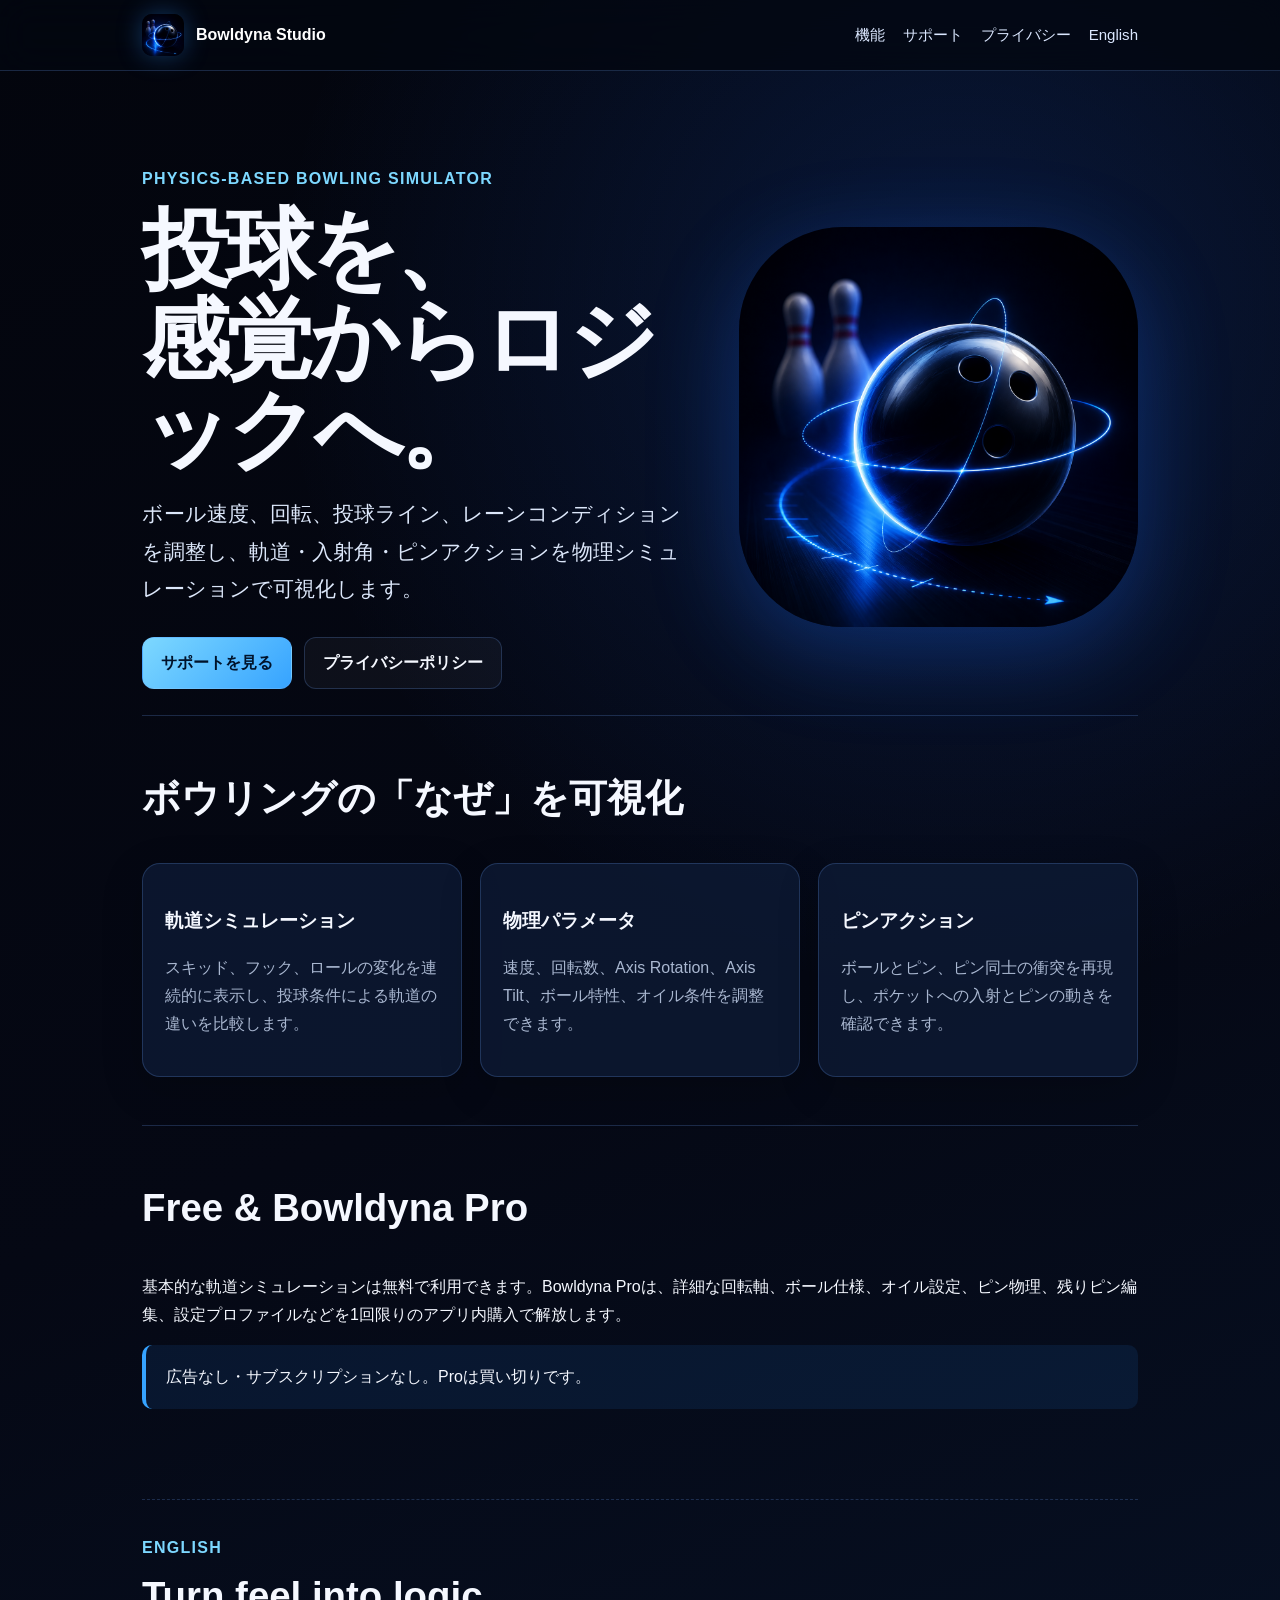
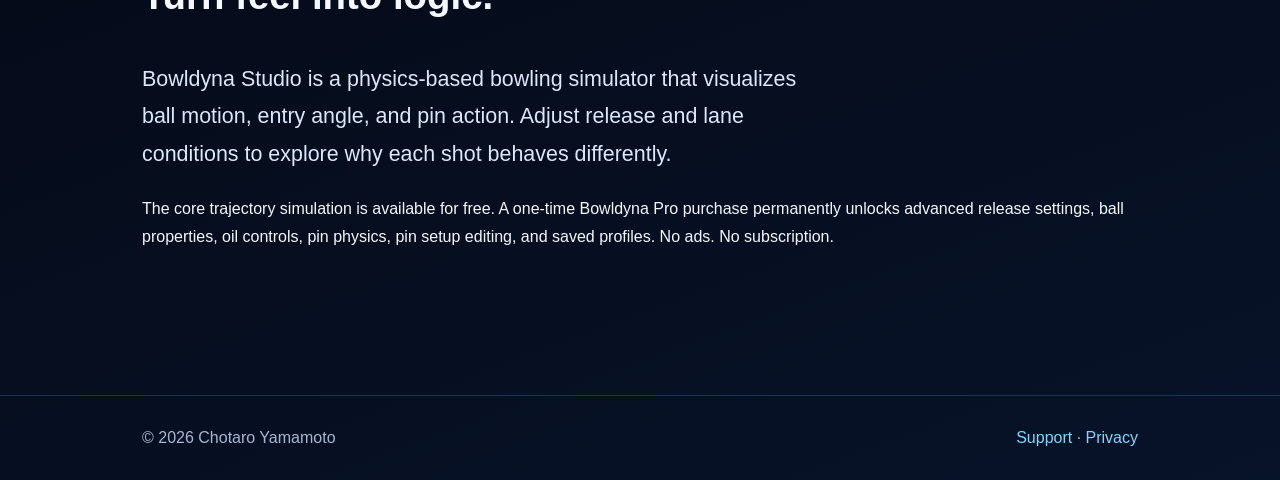
==== index.html @ e87a202f "added support pages" ====
<!doctype html>
<html lang="ja">
<head>
  <meta charset="utf-8">
  <meta name="viewport" content="width=device-width,initial-scale=1">
  <meta name="description" content="Bowldyna Studio - 物理ベースのボウリングシミュレーター">
  <title>Bowldyna Studio</title>
  <link rel="icon" href="assets/app-icon.png">
  <link rel="stylesheet" href="assets/style.css">
</head>
<body>
<header><div class="nav">
  <a class="brand" href="./"><img src="assets/app-icon.png" alt=""><span>Bowldyna Studio</span></a>
  <nav><a href="#features">機能</a><a href="support/">サポート</a><a href="privacy/">プライバシー</a><a href="#english">English</a></nav>
</div></header>
<main>
  <section class="hero">
    <div>
      <div class="eyebrow">Physics-Based Bowling Simulator</div>
      <h1>投球を、<br>感覚からロジックへ。</h1>
      <p class="lead">ボール速度、回転、投球ライン、レーンコンディションを調整し、軌道・入射角・ピンアクションを物理シミュレーションで可視化します。</p>
      <div class="actions"><a class="button primary" href="support/">サポートを見る</a><a class="button secondary" href="privacy/">プライバシーポリシー</a></div>
    </div>
    <img class="hero-icon" src="assets/app-icon.png" alt="Bowldyna Studio app icon">
  </section>

  <section id="features" class="section">
    <h2>ボウリングの「なぜ」を可視化</h2>
    <div class="grid">
      <article class="card"><h3>軌道シミュレーション</h3><p>スキッド、フック、ロールの変化を連続的に表示し、投球条件による軌道の違いを比較します。</p></article>
      <article class="card"><h3>物理パラメータ</h3><p>速度、回転数、Axis Rotation、Axis Tilt、ボール特性、オイル条件を調整できます。</p></article>
      <article class="card"><h3>ピンアクション</h3><p>ボールとピン、ピン同士の衝突を再現し、ポケットへの入射とピンの動きを確認できます。</p></article>
    </div>
  </section>

  <section class="section">
    <h2>Free &amp; Bowldyna Pro</h2>
    <p>基本的な軌道シミュレーションは無料で利用できます。Bowldyna Proは、詳細な回転軸、ボール仕様、オイル設定、ピン物理、残りピン編集、設定プロファイルなどを1回限りのアプリ内購入で解放します。</p>
    <div class="notice">広告なし・サブスクリプションなし。Proは買い切りです。</div>
  </section>

  <section id="english" class="section lang-en" lang="en">
    <div class="eyebrow">English</div>
    <h2>Turn feel into logic.</h2>
    <p class="lead">Bowldyna Studio is a physics-based bowling simulator that visualizes ball motion, entry angle, and pin action. Adjust release and lane conditions to explore why each shot behaves differently.</p>
    <p>The core trajectory simulation is available for free. A one-time Bowldyna Pro purchase permanently unlocks advanced release settings, ball properties, oil controls, pin physics, pin setup editing, and saved profiles. No ads. No subscription.</p>
  </section>
</main>
<footer><div class="footer-inner"><span>© <span data-year></span> Chotaro Yamamoto</span><span><a href="support/">Support</a> · <a href="privacy/">Privacy</a></span></div></footer>
<script src="assets/site.js"></script>
</body></html>
---- assets/style.css ----
:root {
  color-scheme: dark;
  --bg: #050814;
  --bg-soft: #0b1226;
  --card: rgba(15, 28, 56, .72);
  --line: rgba(108, 165, 255, .22);
  --text: #f5f8ff;
  --muted: #a9b7d0;
  --accent: #36a3ff;
  --accent-2: #7dd8ff;
  --max: 1040px;
}
* { box-sizing: border-box; }
html { scroll-behavior: smooth; }
body {
  margin: 0;
  font-family: -apple-system, BlinkMacSystemFont, "Segoe UI", "Noto Sans JP", sans-serif;
  color: var(--text);
  background:
    radial-gradient(circle at 75% 15%, rgba(32, 108, 255, .18), transparent 34%),
    linear-gradient(160deg, #03050d 0%, var(--bg) 50%, #071329 100%);
  line-height: 1.75;
  min-height: 100vh;
}
a { color: var(--accent-2); text-decoration: none; }
a:hover { text-decoration: underline; }
header {
  position: sticky; top: 0; z-index: 10;
  backdrop-filter: blur(18px);
  background: rgba(3, 7, 17, .76);
  border-bottom: 1px solid var(--line);
}
.nav {
  max-width: var(--max); margin: auto; padding: 14px 22px;
  display: flex; align-items: center; justify-content: space-between; gap: 20px;
}
.brand { display: flex; align-items: center; gap: 12px; font-weight: 750; color: white; }
.brand img { width: 42px; height: 42px; border-radius: 10px; box-shadow: 0 0 24px rgba(45, 141, 255, .35); }
nav { display: flex; flex-wrap: wrap; gap: 18px; font-size: .94rem; }
nav a { color: #dbe7ff; }
main { max-width: var(--max); margin: auto; padding: 68px 22px 80px; }
.hero { display: grid; grid-template-columns: 1.15fr .85fr; gap: 56px; align-items: center; min-height: 64vh; }
.hero-icon { width: min(100%, 430px); border-radius: 26%; box-shadow: 0 24px 90px rgba(28, 109, 255, .32); justify-self: center; }
.eyebrow { color: var(--accent-2); font-weight: 700; letter-spacing: .08em; text-transform: uppercase; }
h1 { font-size: clamp(2.5rem, 7vw, 5.5rem); line-height: 1.02; margin: 12px 0 20px; letter-spacing: -.045em; }
h2 { font-size: clamp(1.65rem, 4vw, 2.4rem); margin-top: 0; }
h3 { margin-bottom: 6px; }
.lead { color: #dce7fa; font-size: clamp(1.05rem, 2.4vw, 1.34rem); max-width: 680px; }
.actions { display: flex; flex-wrap: wrap; gap: 12px; margin-top: 28px; }
.button { display: inline-block; padding: 11px 18px; border-radius: 12px; font-weight: 700; border: 1px solid var(--line); }
.button.primary { color: #00132b; background: linear-gradient(135deg, var(--accent-2), var(--accent)); }
.button.secondary { color: var(--text); background: rgba(255,255,255,.04); }
.section { padding: 48px 0; border-top: 1px solid var(--line); }
.grid { display: grid; grid-template-columns: repeat(3, 1fr); gap: 18px; }
.card { padding: 22px; background: var(--card); border: 1px solid var(--line); border-radius: 18px; box-shadow: 0 12px 42px rgba(0,0,0,.18); }
.card p, .muted { color: var(--muted); }
.notice { padding: 18px 20px; border-left: 4px solid var(--accent); background: rgba(46, 137, 255, .1); border-radius: 10px; }
ul { padding-left: 1.25rem; }
.lang-en { border-top: 1px dashed var(--line); margin-top: 42px; padding-top: 34px; }
footer { border-top: 1px solid var(--line); color: var(--muted); }
.footer-inner { max-width: var(--max); margin: auto; padding: 28px 22px; display:flex; justify-content:space-between; flex-wrap:wrap; gap:12px; }
code { background: rgba(255,255,255,.08); padding: 2px 6px; border-radius: 5px; }
@media (max-width: 760px) {
  .nav { align-items: flex-start; flex-direction: column; }
  .hero { grid-template-columns: 1fr; min-height: auto; gap: 36px; }
  .hero-icon { width: 76%; order: -1; }
  .grid { grid-template-columns: 1fr; }
  main { padding-top: 42px; }
}
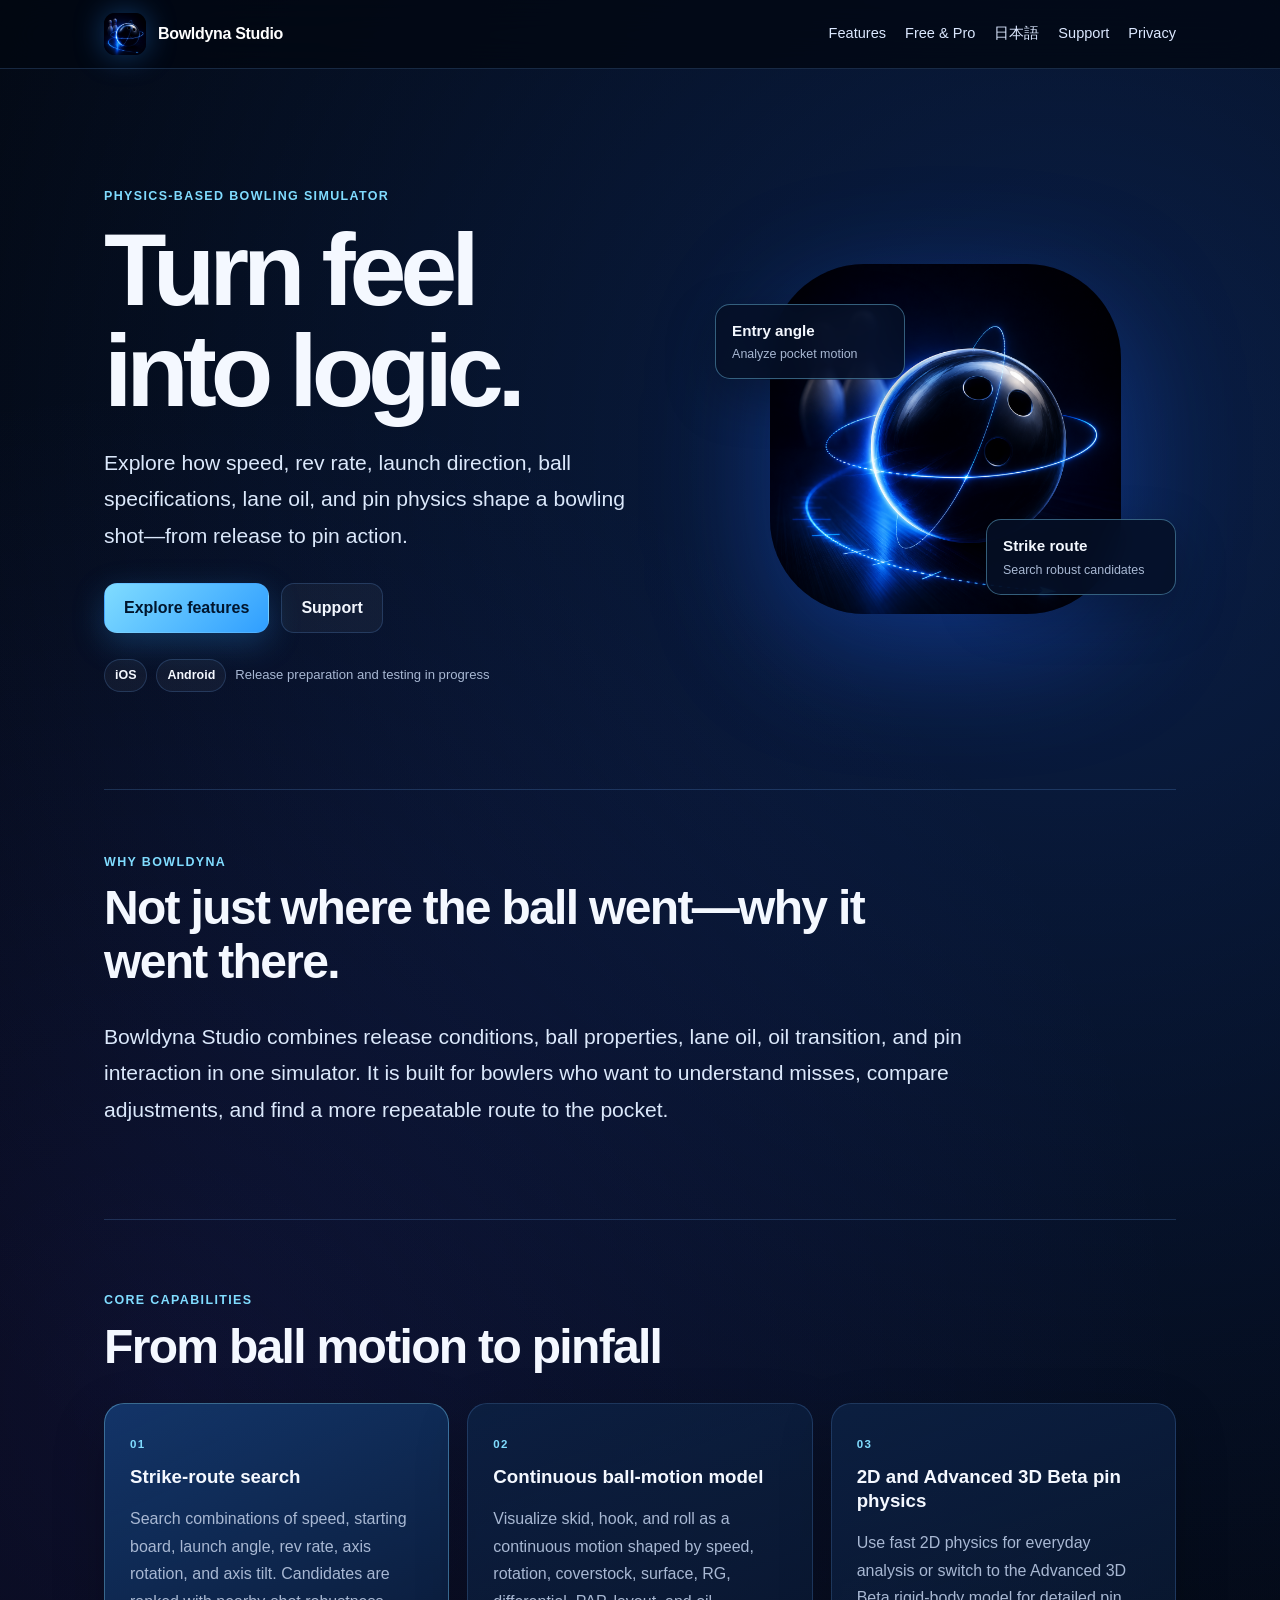
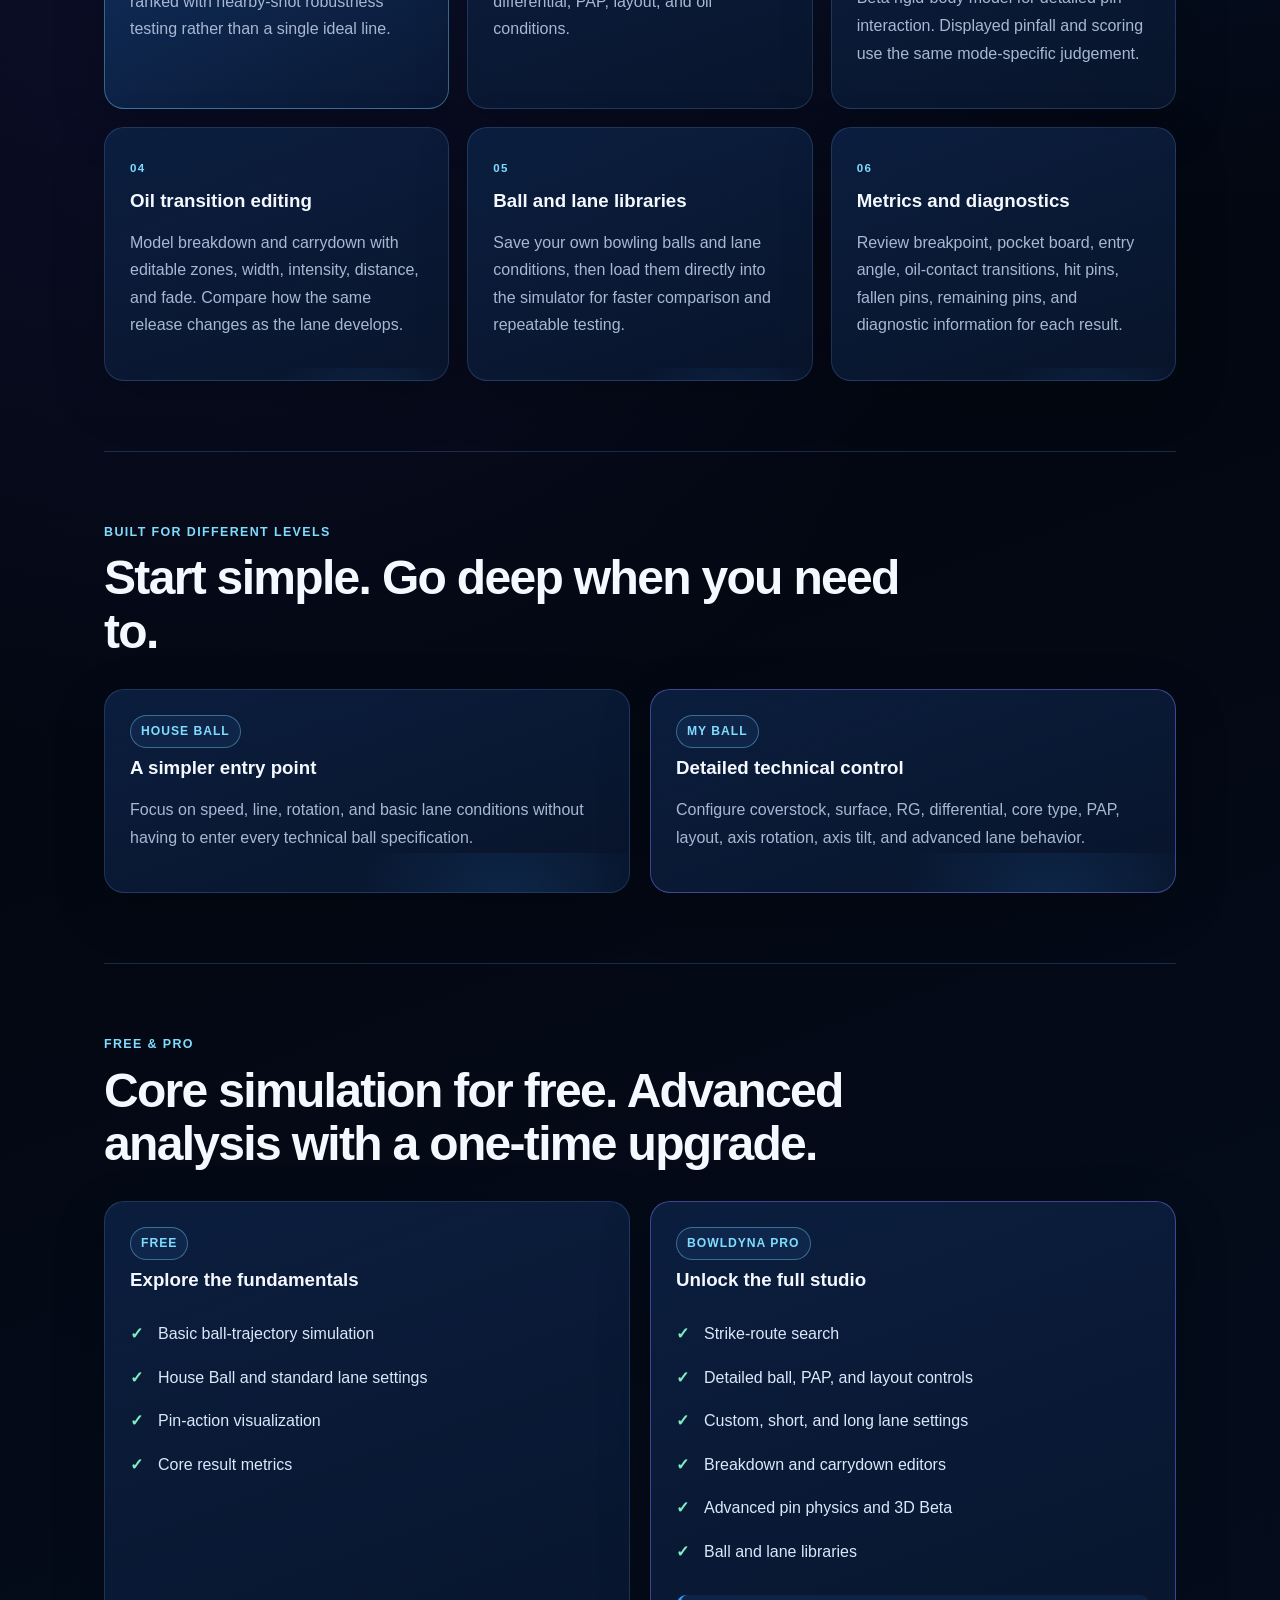
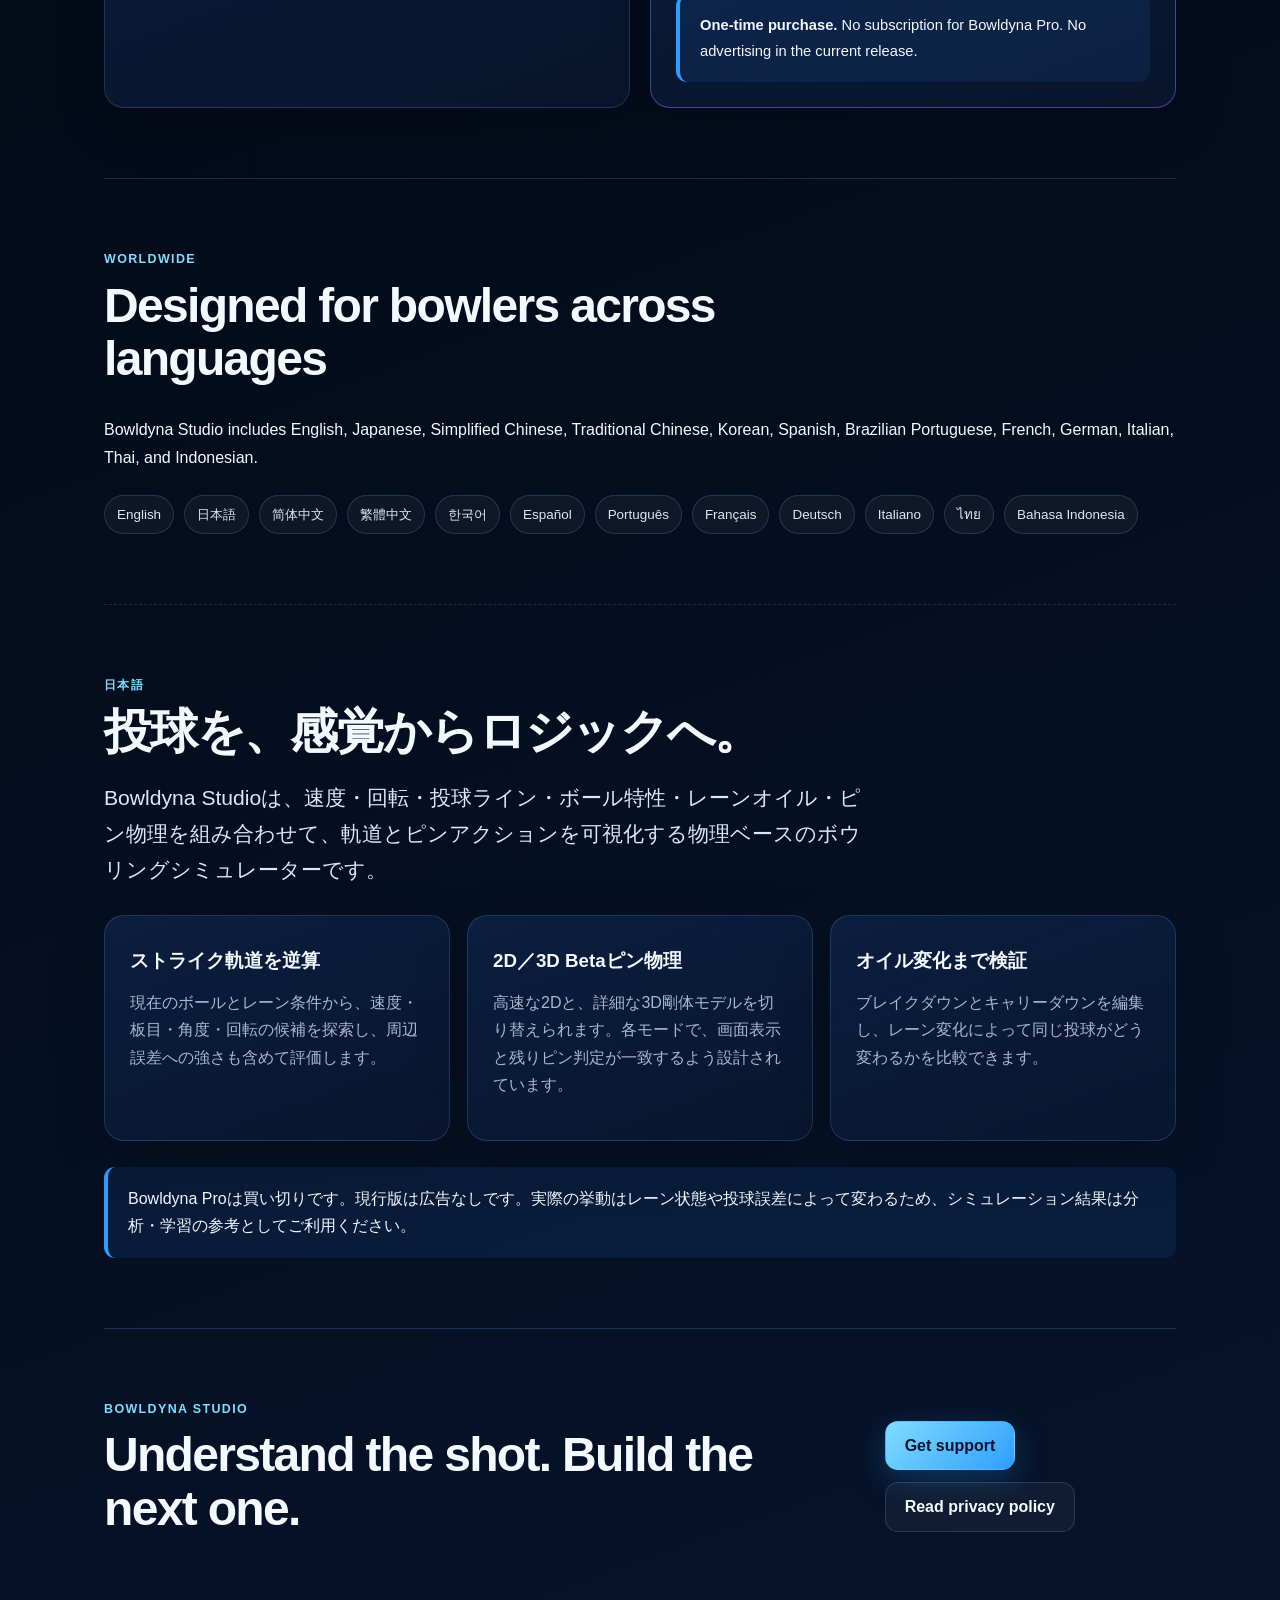
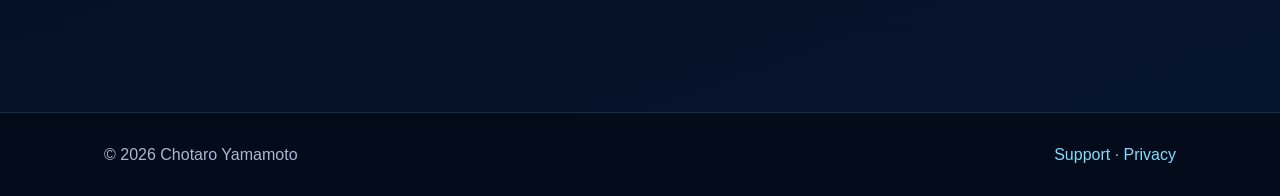
==== commit 9c7bfe3a: "update for 1.0.0" ====
--- a/index.html
+++ b/index.html
@@ -1,51 +1,198 @@
 <!doctype html>
-<html lang="ja">
+<html lang="en">
 <head>
   <meta charset="utf-8">
   <meta name="viewport" content="width=device-width,initial-scale=1">
-  <meta name="description" content="Bowldyna Studio - 物理ベースのボウリングシミュレーター">
-  <title>Bowldyna Studio</title>
+  <meta name="description" content="Bowldyna Studio is a physics-based bowling simulator with strike-route search, oil-transition modeling, and 2D/3D pin physics.">
+  <meta name="theme-color" content="#061126">
+  <meta property="og:title" content="Bowldyna Studio">
+  <meta property="og:description" content="Turn feel into logic. Simulate ball motion, search strike routes, and study pin action.">
+  <meta property="og:type" content="website">
+  <meta property="og:image" content="assets/app-icon.png">
+  <title>Bowldyna Studio — Physics-Based Bowling Analysis</title>
   <link rel="icon" href="assets/app-icon.png">
   <link rel="stylesheet" href="assets/style.css">
 </head>
 <body>
-<header><div class="nav">
-  <a class="brand" href="./"><img src="assets/app-icon.png" alt=""><span>Bowldyna Studio</span></a>
-  <nav><a href="#features">機能</a><a href="support/">サポート</a><a href="privacy/">プライバシー</a><a href="#english">English</a></nav>
-</div></header>
+<header>
+  <div class="nav">
+    <a class="brand" href="./" aria-label="Bowldyna Studio home">
+      <img src="assets/app-icon.png" alt="Bowldyna Studio app icon">
+      <span>Bowldyna Studio</span>
+    </a>
+    <nav aria-label="Main navigation">
+      <a href="#features">Features</a>
+      <a href="#pro">Free &amp; Pro</a>
+      <a href="#japanese">日本語</a>
+      <a href="support/">Support</a>
+      <a href="privacy/">Privacy</a>
+    </nav>
+  </div>
+</header>
+
 <main>
   <section class="hero">
     <div>
       <div class="eyebrow">Physics-Based Bowling Simulator</div>
-      <h1>投球を、<br>感覚からロジックへ。</h1>
-      <p class="lead">ボール速度、回転、投球ライン、レーンコンディションを調整し、軌道・入射角・ピンアクションを物理シミュレーションで可視化します。</p>
-      <div class="actions"><a class="button primary" href="support/">サポートを見る</a><a class="button secondary" href="privacy/">プライバシーポリシー</a></div>
+      <h1>Turn feel<br>into logic.</h1>
+      <p class="lead">Explore how speed, rev rate, launch direction, ball specifications, lane oil, and pin physics shape a bowling shot—from release to pin action.</p>
+      <div class="actions">
+        <a class="button primary" href="#features">Explore features</a>
+        <a class="button secondary" href="support/">Support</a>
+      </div>
+      <div class="status-row" aria-label="Platform status">
+        <span class="status-pill">iOS</span>
+        <span class="status-pill">Android</span>
+        <span class="status-note">Release preparation and testing in progress</span>
+      </div>
     </div>
-    <img class="hero-icon" src="assets/app-icon.png" alt="Bowldyna Studio app icon">
+    <div class="hero-art">
+      <div class="hero-glow"></div>
+      <img class="hero-icon" src="assets/app-icon.png" alt="Bowldyna Studio app icon">
+      <div class="metric-chip chip-a"><strong>Entry angle</strong><span>Analyze pocket motion</span></div>
+      <div class="metric-chip chip-b"><strong>Strike route</strong><span>Search robust candidates</span></div>
+    </div>
+  </section>
+
+  <section class="section intro">
+    <div class="section-heading">
+      <div class="eyebrow">Why Bowldyna</div>
+      <h2>Not just where the ball went—why it went there.</h2>
+    </div>
+    <p class="section-lead">Bowldyna Studio combines release conditions, ball properties, lane oil, oil transition, and pin interaction in one simulator. It is built for bowlers who want to understand misses, compare adjustments, and find a more repeatable route to the pocket.</p>
   </section>
 
   <section id="features" class="section">
-    <h2>ボウリングの「なぜ」を可視化</h2>
-    <div class="grid">
-      <article class="card"><h3>軌道シミュレーション</h3><p>スキッド、フック、ロールの変化を連続的に表示し、投球条件による軌道の違いを比較します。</p></article>
-      <article class="card"><h3>物理パラメータ</h3><p>速度、回転数、Axis Rotation、Axis Tilt、ボール特性、オイル条件を調整できます。</p></article>
-      <article class="card"><h3>ピンアクション</h3><p>ボールとピン、ピン同士の衝突を再現し、ポケットへの入射とピンの動きを確認できます。</p></article>
+    <div class="section-heading">
+      <div class="eyebrow">Core capabilities</div>
+      <h2>From ball motion to pinfall</h2>
+    </div>
+    <div class="feature-grid">
+      <article class="feature-card featured">
+        <span class="feature-number">01</span>
+        <h3>Strike-route search</h3>
+        <p>Search combinations of speed, starting board, launch angle, rev rate, axis rotation, and axis tilt. Candidates are ranked with nearby-shot robustness testing rather than a single ideal line.</p>
+      </article>
+      <article class="feature-card">
+        <span class="feature-number">02</span>
+        <h3>Continuous ball-motion model</h3>
+        <p>Visualize skid, hook, and roll as a continuous motion shaped by speed, rotation, coverstock, surface, RG, differential, PAP, layout, and oil conditions.</p>
+      </article>
+      <article class="feature-card">
+        <span class="feature-number">03</span>
+        <h3>2D and Advanced 3D Beta pin physics</h3>
+        <p>Use fast 2D physics for everyday analysis or switch to the Advanced 3D Beta rigid-body model for detailed pin interaction. Displayed pinfall and scoring use the same mode-specific judgement.</p>
+      </article>
+      <article class="feature-card">
+        <span class="feature-number">04</span>
+        <h3>Oil transition editing</h3>
+        <p>Model breakdown and carrydown with editable zones, width, intensity, distance, and fade. Compare how the same release changes as the lane develops.</p>
+      </article>
+      <article class="feature-card">
+        <span class="feature-number">05</span>
+        <h3>Ball and lane libraries</h3>
+        <p>Save your own bowling balls and lane conditions, then load them directly into the simulator for faster comparison and repeatable testing.</p>
+      </article>
+      <article class="feature-card">
+        <span class="feature-number">06</span>
+        <h3>Metrics and diagnostics</h3>
+        <p>Review breakpoint, pocket board, entry angle, oil-contact transitions, hit pins, fallen pins, remaining pins, and diagnostic information for each result.</p>
+      </article>
     </div>
   </section>
 
-  <section class="section">
-    <h2>Free &amp; Bowldyna Pro</h2>
-    <p>基本的な軌道シミュレーションは無料で利用できます。Bowldyna Proは、詳細な回転軸、ボール仕様、オイル設定、ピン物理、残りピン編集、設定プロファイルなどを1回限りのアプリ内購入で解放します。</p>
-    <div class="notice">広告なし・サブスクリプションなし。Proは買い切りです。</div>
+  <section class="section mode-section">
+    <div class="section-heading">
+      <div class="eyebrow">Built for different levels</div>
+      <h2>Start simple. Go deep when you need to.</h2>
+    </div>
+    <div class="mode-grid">
+      <article class="mode-card">
+        <div class="mode-label">House Ball</div>
+        <h3>A simpler entry point</h3>
+        <p>Focus on speed, line, rotation, and basic lane conditions without having to enter every technical ball specification.</p>
+      </article>
+      <article class="mode-card pro-mode">
+        <div class="mode-label">My Ball</div>
+        <h3>Detailed technical control</h3>
+        <p>Configure coverstock, surface, RG, differential, core type, PAP, layout, axis rotation, axis tilt, and advanced lane behavior.</p>
+      </article>
+    </div>
   </section>
 
-  <section id="english" class="section lang-en" lang="en">
-    <div class="eyebrow">English</div>
-    <h2>Turn feel into logic.</h2>
-    <p class="lead">Bowldyna Studio is a physics-based bowling simulator that visualizes ball motion, entry angle, and pin action. Adjust release and lane conditions to explore why each shot behaves differently.</p>
-    <p>The core trajectory simulation is available for free. A one-time Bowldyna Pro purchase permanently unlocks advanced release settings, ball properties, oil controls, pin physics, pin setup editing, and saved profiles. No ads. No subscription.</p>
+  <section id="pro" class="section pricing-section">
+    <div class="section-heading">
+      <div class="eyebrow">Free &amp; Pro</div>
+      <h2>Core simulation for free. Advanced analysis with a one-time upgrade.</h2>
+    </div>
+    <div class="pricing-grid">
+      <article class="pricing-card">
+        <div class="plan-name">Free</div>
+        <h3>Explore the fundamentals</h3>
+        <ul class="check-list">
+          <li>Basic ball-trajectory simulation</li>
+          <li>House Ball and standard lane settings</li>
+          <li>Pin-action visualization</li>
+          <li>Core result metrics</li>
+        </ul>
+      </article>
+      <article class="pricing-card pro-card">
+        <div class="plan-name">Bowldyna Pro</div>
+        <h3>Unlock the full studio</h3>
+        <ul class="check-list">
+          <li>Strike-route search</li>
+          <li>Detailed ball, PAP, and layout controls</li>
+          <li>Custom, short, and long lane settings</li>
+          <li>Breakdown and carrydown editors</li>
+          <li>Advanced pin physics and 3D Beta</li>
+          <li>Ball and lane libraries</li>
+        </ul>
+        <div class="notice compact"><strong>One-time purchase.</strong> No subscription for Bowldyna Pro. No advertising in the current release.</div>
+      </article>
+    </div>
+  </section>
+
+  <section class="section language-section">
+    <div class="section-heading">
+      <div class="eyebrow">Worldwide</div>
+      <h2>Designed for bowlers across languages</h2>
+    </div>
+    <p>Bowldyna Studio includes English, Japanese, Simplified Chinese, Traditional Chinese, Korean, Spanish, Brazilian Portuguese, French, German, Italian, Thai, and Indonesian.</p>
+    <div class="language-cloud" aria-label="Supported languages">
+      <span>English</span><span>日本語</span><span>简体中文</span><span>繁體中文</span><span>한국어</span><span>Español</span><span>Português</span><span>Français</span><span>Deutsch</span><span>Italiano</span><span>ไทย</span><span>Bahasa Indonesia</span>
+    </div>
+  </section>
+
+  <section id="japanese" class="section lang-ja" lang="ja">
+    <div class="eyebrow">日本語</div>
+    <h2>投球を、感覚からロジックへ。</h2>
+    <p class="lead">Bowldyna Studioは、速度・回転・投球ライン・ボール特性・レーンオイル・ピン物理を組み合わせて、軌道とピンアクションを可視化する物理ベースのボウリングシミュレーターです。</p>
+    <div class="jp-grid">
+      <article><h3>ストライク軌道を逆算</h3><p>現在のボールとレーン条件から、速度・板目・角度・回転の候補を探索し、周辺誤差への強さも含めて評価します。</p></article>
+      <article><h3>2D／3D Betaピン物理</h3><p>高速な2Dと、詳細な3D剛体モデルを切り替えられます。各モードで、画面表示と残りピン判定が一致するよう設計されています。</p></article>
+      <article><h3>オイル変化まで検証</h3><p>ブレイクダウンとキャリーダウンを編集し、レーン変化によって同じ投球がどう変わるかを比較できます。</p></article>
+    </div>
+    <div class="notice">Bowldyna Proは買い切りです。現行版は広告なしです。実際の挙動はレーン状態や投球誤差によって変わるため、シミュレーション結果は分析・学習の参考としてご利用ください。</div>
+  </section>
+
+  <section class="section final-cta">
+    <div>
+      <div class="eyebrow">Bowldyna Studio</div>
+      <h2>Understand the shot. Build the next one.</h2>
+    </div>
+    <div class="actions">
+      <a class="button primary" href="support/">Get support</a>
+      <a class="button secondary" href="privacy/">Read privacy policy</a>
+    </div>
   </section>
 </main>
-<footer><div class="footer-inner"><span>© <span data-year></span> Chotaro Yamamoto</span><span><a href="support/">Support</a> · <a href="privacy/">Privacy</a></span></div></footer>
+
+<footer>
+  <div class="footer-inner">
+    <span>© <span data-year></span> Chotaro Yamamoto</span>
+    <span><a href="support/">Support</a> · <a href="privacy/">Privacy</a></span>
+  </div>
+</footer>
 <script src="assets/site.js"></script>
-</body></html>
+</body>
+</html>
--- a/assets/style.css
+++ b/assets/style.css
@@ -1,69 +1,156 @@
 :root {
   color-scheme: dark;
-  --bg: #050814;
-  --bg-soft: #0b1226;
-  --card: rgba(15, 28, 56, .72);
-  --line: rgba(108, 165, 255, .22);
-  --text: #f5f8ff;
-  --muted: #a9b7d0;
-  --accent: #36a3ff;
-  --accent-2: #7dd8ff;
-  --max: 1040px;
+  --bg: #030711;
+  --bg-deep: #02050b;
+  --bg-soft: #081329;
+  --card: rgba(10, 24, 49, .78);
+  --card-strong: rgba(12, 32, 66, .92);
+  --line: rgba(112, 174, 255, .20);
+  --line-strong: rgba(125, 216, 255, .40);
+  --text: #f4f8ff;
+  --muted: #a8b8d3;
+  --accent: #2f9eff;
+  --accent-2: #80dcff;
+  --accent-3: #7d7cff;
+  --success: #80f0c4;
+  --max: 1120px;
 }
 * { box-sizing: border-box; }
 html { scroll-behavior: smooth; }
 body {
   margin: 0;
-  font-family: -apple-system, BlinkMacSystemFont, "Segoe UI", "Noto Sans JP", sans-serif;
+  font-family: Inter, ui-sans-serif, -apple-system, BlinkMacSystemFont, "Segoe UI", "Noto Sans JP", sans-serif;
   color: var(--text);
   background:
-    radial-gradient(circle at 75% 15%, rgba(32, 108, 255, .18), transparent 34%),
-    linear-gradient(160deg, #03050d 0%, var(--bg) 50%, #071329 100%);
-  line-height: 1.75;
+    radial-gradient(circle at 83% 9%, rgba(35, 111, 255, .24), transparent 30%),
+    radial-gradient(circle at 13% 28%, rgba(90, 82, 255, .12), transparent 27%),
+    linear-gradient(160deg, var(--bg-deep) 0%, var(--bg) 43%, #06142c 100%);
+  line-height: 1.72;
   min-height: 100vh;
+}
+body::before {
+  content: "";
+  position: fixed;
+  inset: 0;
+  pointer-events: none;
+  opacity: .22;
+  background-image:
+    linear-gradient(rgba(255,255,255,.025) 1px, transparent 1px),
+    linear-gradient(90deg, rgba(255,255,255,.025) 1px, transparent 1px);
+  background-size: 48px 48px;
+  mask-image: linear-gradient(to bottom, black, transparent 75%);
 }
 a { color: var(--accent-2); text-decoration: none; }
 a:hover { text-decoration: underline; }
 header {
-  position: sticky; top: 0; z-index: 10;
-  backdrop-filter: blur(18px);
-  background: rgba(3, 7, 17, .76);
+  position: sticky;
+  top: 0;
+  z-index: 20;
+  backdrop-filter: blur(20px);
+  background: rgba(2, 7, 17, .78);
   border-bottom: 1px solid var(--line);
 }
 .nav {
-  max-width: var(--max); margin: auto; padding: 14px 22px;
-  display: flex; align-items: center; justify-content: space-between; gap: 20px;
+  max-width: var(--max);
+  margin: auto;
+  padding: 13px 24px;
+  display: flex;
+  align-items: center;
+  justify-content: space-between;
+  gap: 24px;
 }
-.brand { display: flex; align-items: center; gap: 12px; font-weight: 750; color: white; }
-.brand img { width: 42px; height: 42px; border-radius: 10px; box-shadow: 0 0 24px rgba(45, 141, 255, .35); }
-nav { display: flex; flex-wrap: wrap; gap: 18px; font-size: .94rem; }
-nav a { color: #dbe7ff; }
-main { max-width: var(--max); margin: auto; padding: 68px 22px 80px; }
-.hero { display: grid; grid-template-columns: 1.15fr .85fr; gap: 56px; align-items: center; min-height: 64vh; }
-.hero-icon { width: min(100%, 430px); border-radius: 26%; box-shadow: 0 24px 90px rgba(28, 109, 255, .32); justify-self: center; }
-.eyebrow { color: var(--accent-2); font-weight: 700; letter-spacing: .08em; text-transform: uppercase; }
-h1 { font-size: clamp(2.5rem, 7vw, 5.5rem); line-height: 1.02; margin: 12px 0 20px; letter-spacing: -.045em; }
-h2 { font-size: clamp(1.65rem, 4vw, 2.4rem); margin-top: 0; }
-h3 { margin-bottom: 6px; }
-.lead { color: #dce7fa; font-size: clamp(1.05rem, 2.4vw, 1.34rem); max-width: 680px; }
-.actions { display: flex; flex-wrap: wrap; gap: 12px; margin-top: 28px; }
-.button { display: inline-block; padding: 11px 18px; border-radius: 12px; font-weight: 700; border: 1px solid var(--line); }
-.button.primary { color: #00132b; background: linear-gradient(135deg, var(--accent-2), var(--accent)); }
-.button.secondary { color: var(--text); background: rgba(255,255,255,.04); }
-.section { padding: 48px 0; border-top: 1px solid var(--line); }
-.grid { display: grid; grid-template-columns: repeat(3, 1fr); gap: 18px; }
-.card { padding: 22px; background: var(--card); border: 1px solid var(--line); border-radius: 18px; box-shadow: 0 12px 42px rgba(0,0,0,.18); }
-.card p, .muted { color: var(--muted); }
-.notice { padding: 18px 20px; border-left: 4px solid var(--accent); background: rgba(46, 137, 255, .1); border-radius: 10px; }
-ul { padding-left: 1.25rem; }
-.lang-en { border-top: 1px dashed var(--line); margin-top: 42px; padding-top: 34px; }
-footer { border-top: 1px solid var(--line); color: var(--muted); }
-.footer-inner { max-width: var(--max); margin: auto; padding: 28px 22px; display:flex; justify-content:space-between; flex-wrap:wrap; gap:12px; }
+.brand { display: flex; align-items: center; gap: 12px; font-weight: 800; color: white; letter-spacing: -.02em; }
+.brand img { width: 42px; height: 42px; border-radius: 11px; box-shadow: 0 0 30px rgba(45, 141, 255, .38); }
+nav { display: flex; flex-wrap: wrap; gap: 19px; font-size: .91rem; }
+nav a { color: #dce8ff; }
+main { max-width: var(--max); margin: auto; padding: 72px 24px 88px; }
+.hero {
+  display: grid;
+  grid-template-columns: 1.08fr .92fr;
+  gap: 70px;
+  align-items: center;
+  min-height: 72vh;
+  padding-bottom: 52px;
+}
+.hero-art { position: relative; min-height: 520px; display: grid; place-items: center; }
+.hero-glow { position: absolute; width: 82%; aspect-ratio: 1; border-radius: 50%; background: radial-gradient(circle, rgba(61, 153, 255, .32), transparent 68%); filter: blur(8px); }
+.hero-icon { width: min(76%, 410px); border-radius: 27%; box-shadow: 0 34px 120px rgba(26, 99, 255, .34); position: relative; z-index: 2; }
+.metric-chip { position: absolute; z-index: 3; min-width: 190px; padding: 13px 16px; border-radius: 15px; border: 1px solid var(--line-strong); background: rgba(5, 16, 38, .86); backdrop-filter: blur(16px); box-shadow: 0 18px 50px rgba(0,0,0,.28); }
+.metric-chip strong, .metric-chip span { display: block; }
+.metric-chip strong { font-size: .95rem; }
+.metric-chip span { color: var(--muted); font-size: .78rem; }
+.chip-a { left: 0; top: 24%; }
+.chip-b { right: 0; bottom: 20%; }
+.eyebrow { color: var(--accent-2); font-weight: 800; letter-spacing: .11em; text-transform: uppercase; font-size: .78rem; }
+h1 { font-size: clamp(3rem, 8vw, 6.4rem); line-height: .98; margin: 13px 0 24px; letter-spacing: -.06em; }
+h2 { font-size: clamp(1.8rem, 4.2vw, 3rem); line-height: 1.12; letter-spacing: -.035em; margin: 8px 0 18px; }
+h3 { margin: 8px 0 8px; line-height: 1.3; }
+.lead, .section-lead { color: #dbe8fb; font-size: clamp(1.06rem, 2.3vw, 1.32rem); max-width: 760px; }
+.section-lead { max-width: 900px; }
+.actions { display: flex; flex-wrap: wrap; gap: 12px; margin-top: 29px; }
+.button { display: inline-flex; align-items: center; justify-content: center; min-height: 46px; padding: 10px 19px; border-radius: 13px; font-weight: 800; border: 1px solid var(--line); }
+.button.primary { color: #00152d; background: linear-gradient(135deg, var(--accent-2), var(--accent)); box-shadow: 0 10px 32px rgba(47, 158, 255, .26); }
+.button.secondary { color: var(--text); background: rgba(255,255,255,.045); }
+.status-row { display: flex; align-items: center; flex-wrap: wrap; gap: 9px; margin-top: 26px; }
+.status-pill { padding: 5px 10px; border-radius: 999px; border: 1px solid var(--line); background: rgba(255,255,255,.045); font-size: .78rem; font-weight: 800; }
+.status-note { color: var(--muted); font-size: .82rem; }
+.section { padding: 70px 0; border-top: 1px solid var(--line); }
+.section-heading { max-width: 820px; margin-bottom: 30px; }
+.intro { padding-top: 62px; }
+.feature-grid { display: grid; grid-template-columns: repeat(3, 1fr); gap: 18px; }
+.feature-card, .mode-card, .pricing-card, .jp-grid article {
+  position: relative;
+  overflow: hidden;
+  padding: 25px;
+  background: linear-gradient(160deg, var(--card-strong), var(--card));
+  border: 1px solid var(--line);
+  border-radius: 20px;
+  box-shadow: 0 17px 54px rgba(0,0,0,.20);
+}
+.feature-card::after, .mode-card::after, .pricing-card::after {
+  content: "";
+  position: absolute;
+  inset: auto -20% -55% 34%;
+  height: 150px;
+  background: radial-gradient(circle, rgba(48, 154, 255, .15), transparent 68%);
+}
+.feature-card.featured { border-color: var(--line-strong); background: linear-gradient(155deg, rgba(20, 55, 108, .95), rgba(9, 26, 54, .88)); }
+.feature-number { font-size: .72rem; color: var(--accent-2); font-weight: 900; letter-spacing: .12em; }
+.feature-card p, .mode-card p, .pricing-card p, .jp-grid p, .muted { color: var(--muted); }
+.mode-grid, .pricing-grid { display: grid; grid-template-columns: repeat(2, 1fr); gap: 20px; }
+.mode-label, .plan-name { display: inline-flex; padding: 5px 10px; border-radius: 999px; color: var(--accent-2); border: 1px solid var(--line-strong); background: rgba(72, 162, 255, .08); font-size: .76rem; font-weight: 900; text-transform: uppercase; letter-spacing: .08em; }
+.pro-mode, .pro-card { border-color: rgba(125, 124, 255, .45); }
+.check-list { list-style: none; padding: 0; margin: 20px 0 0; }
+.check-list li { position: relative; padding: 8px 0 8px 28px; color: #dbe8fb; }
+.check-list li::before { content: "✓"; position: absolute; left: 0; color: var(--success); font-weight: 900; }
+.notice { padding: 18px 20px; border-left: 4px solid var(--accent); background: rgba(46, 137, 255, .10); border-radius: 11px; }
+.notice.compact { margin-top: 22px; font-size: .92rem; }
+.language-cloud { display: flex; flex-wrap: wrap; gap: 10px; margin-top: 24px; }
+.language-cloud span { padding: 7px 12px; border-radius: 999px; background: rgba(255,255,255,.045); border: 1px solid var(--line); color: #dce8fa; font-size: .84rem; }
+.lang-ja { border-top-style: dashed; }
+.jp-grid { display: grid; grid-template-columns: repeat(3, 1fr); gap: 17px; margin: 26px 0; }
+.final-cta { display: flex; align-items: center; justify-content: space-between; gap: 32px; }
+.final-cta .actions { margin-top: 0; }
+footer { border-top: 1px solid var(--line); color: var(--muted); background: rgba(2, 6, 15, .56); }
+.footer-inner { max-width: var(--max); margin: auto; padding: 28px 24px; display: flex; justify-content: space-between; flex-wrap: wrap; gap: 12px; }
 code { background: rgba(255,255,255,.08); padding: 2px 6px; border-radius: 5px; }
-@media (max-width: 760px) {
+ol, ul { padding-left: 1.25rem; }
+@media (max-width: 900px) {
+  .hero { grid-template-columns: 1fr; min-height: auto; gap: 24px; }
+  .hero-art { min-height: 430px; order: -1; }
+  .hero-icon { width: min(58%, 350px); }
+  .feature-grid, .jp-grid { grid-template-columns: repeat(2, 1fr); }
+}
+@media (max-width: 680px) {
   .nav { align-items: flex-start; flex-direction: column; }
-  .hero { grid-template-columns: 1fr; min-height: auto; gap: 36px; }
-  .hero-icon { width: 76%; order: -1; }
-  .grid { grid-template-columns: 1fr; }
+  nav { gap: 13px 16px; }
   main { padding-top: 42px; }
+  .hero-art { min-height: 330px; }
+  .hero-icon { width: 66%; }
+  .metric-chip { min-width: 150px; padding: 10px 12px; }
+  .chip-a { left: 2%; top: 16%; }
+  .chip-b { right: 2%; bottom: 12%; }
+  .feature-grid, .mode-grid, .pricing-grid, .jp-grid { grid-template-columns: 1fr; }
+  .section { padding: 54px 0; }
+  .final-cta { align-items: flex-start; flex-direction: column; }
 }
